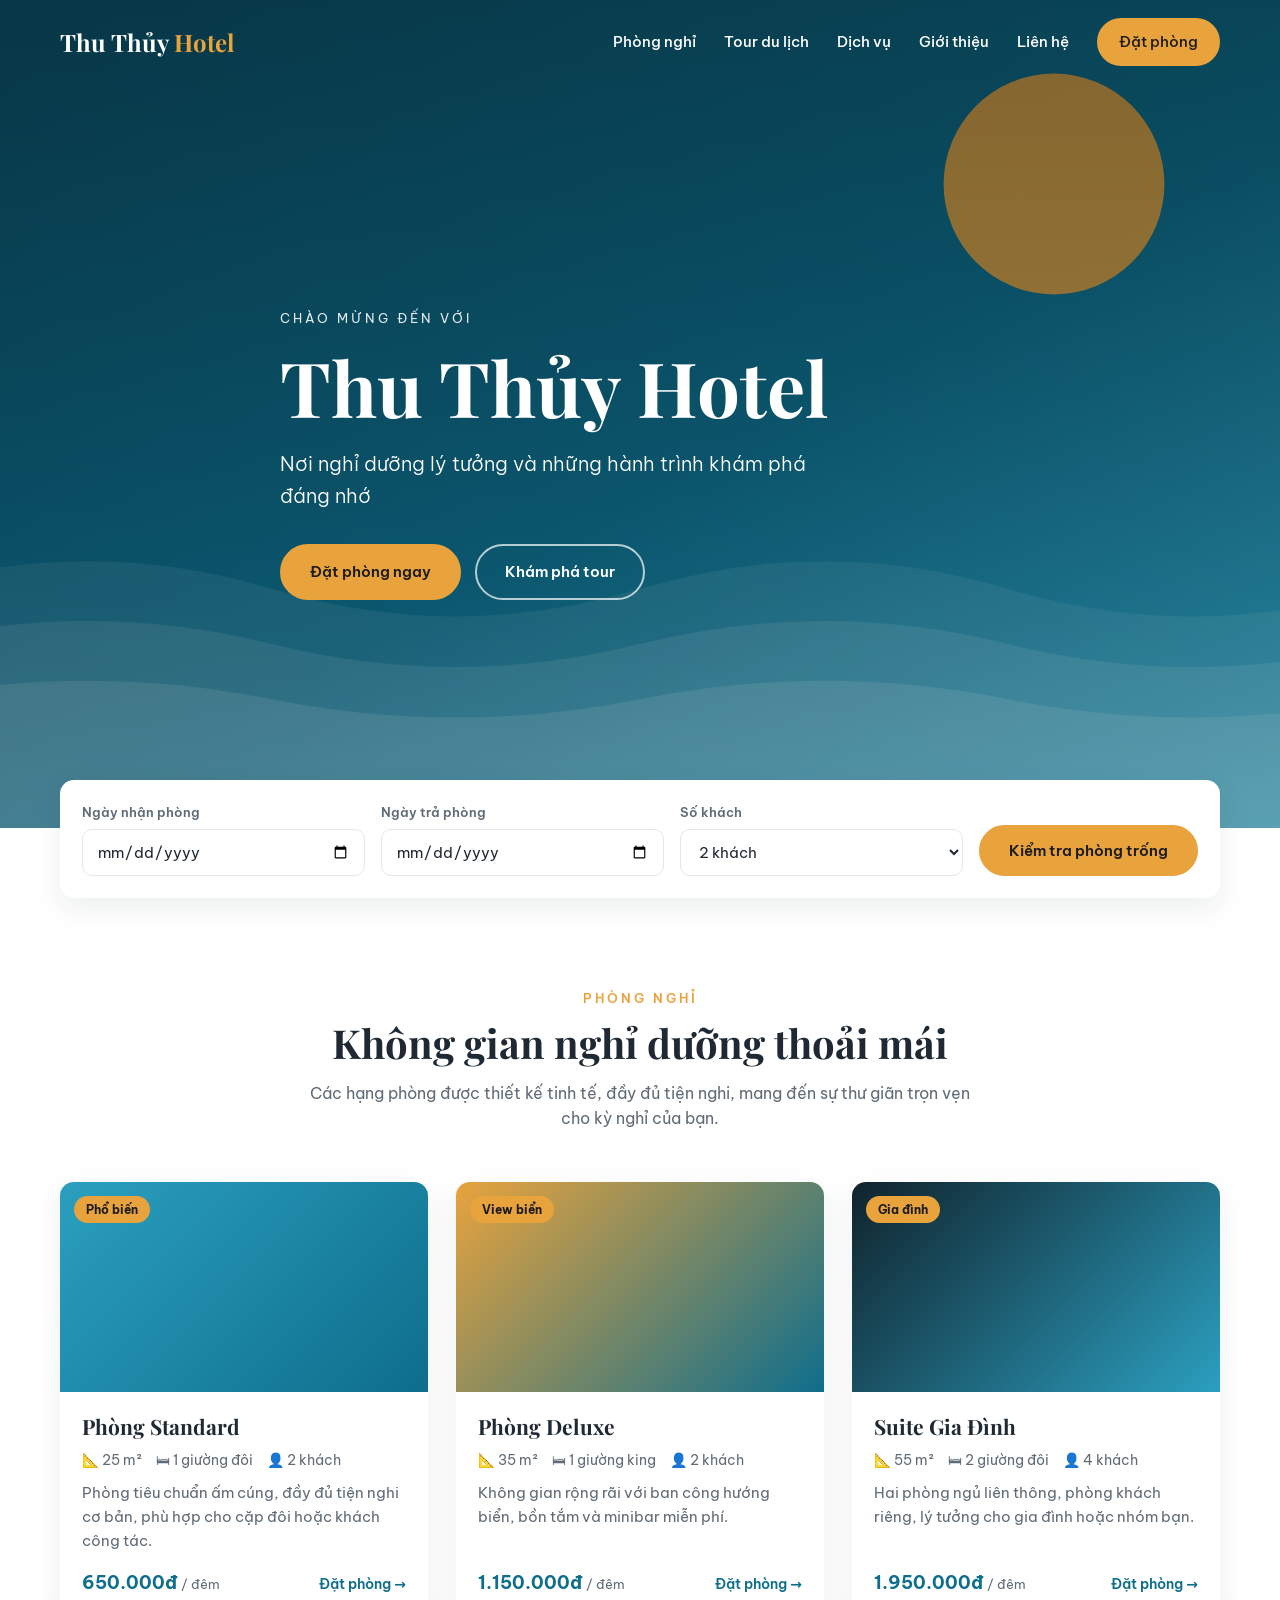
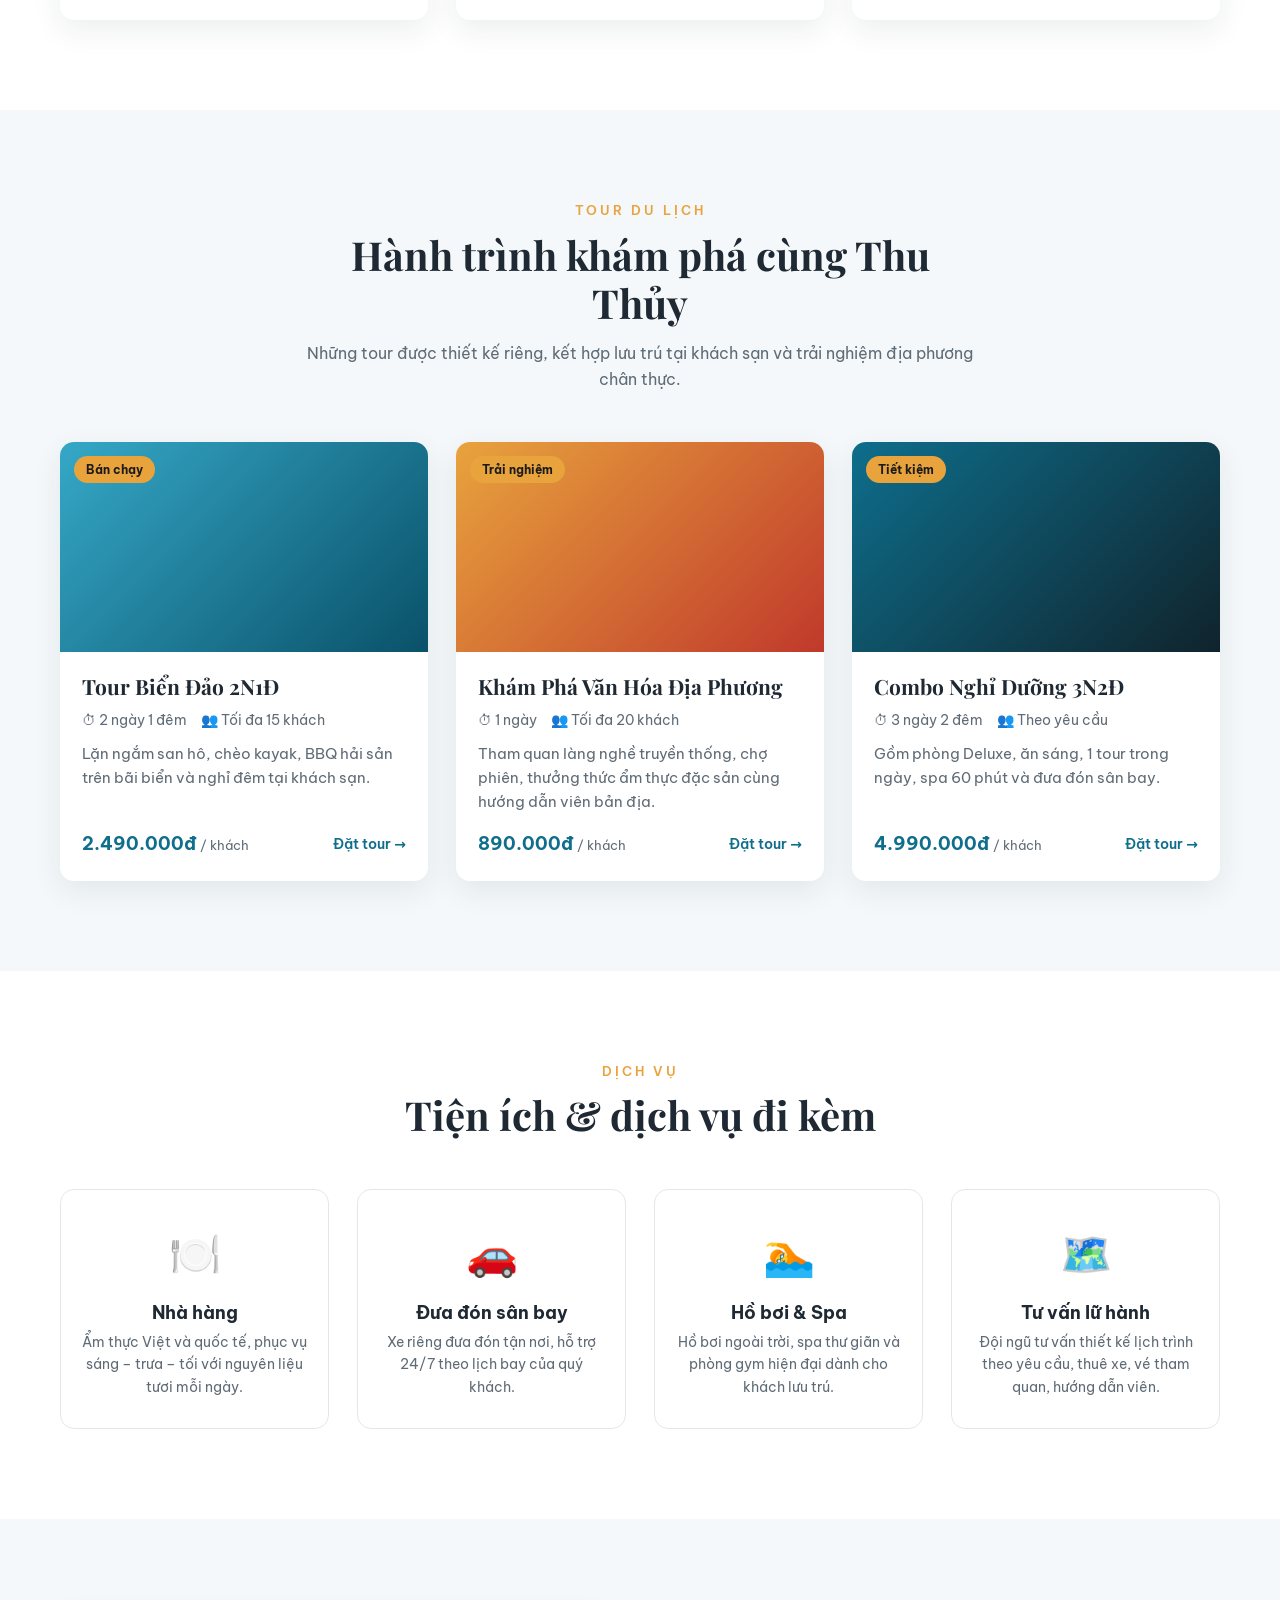
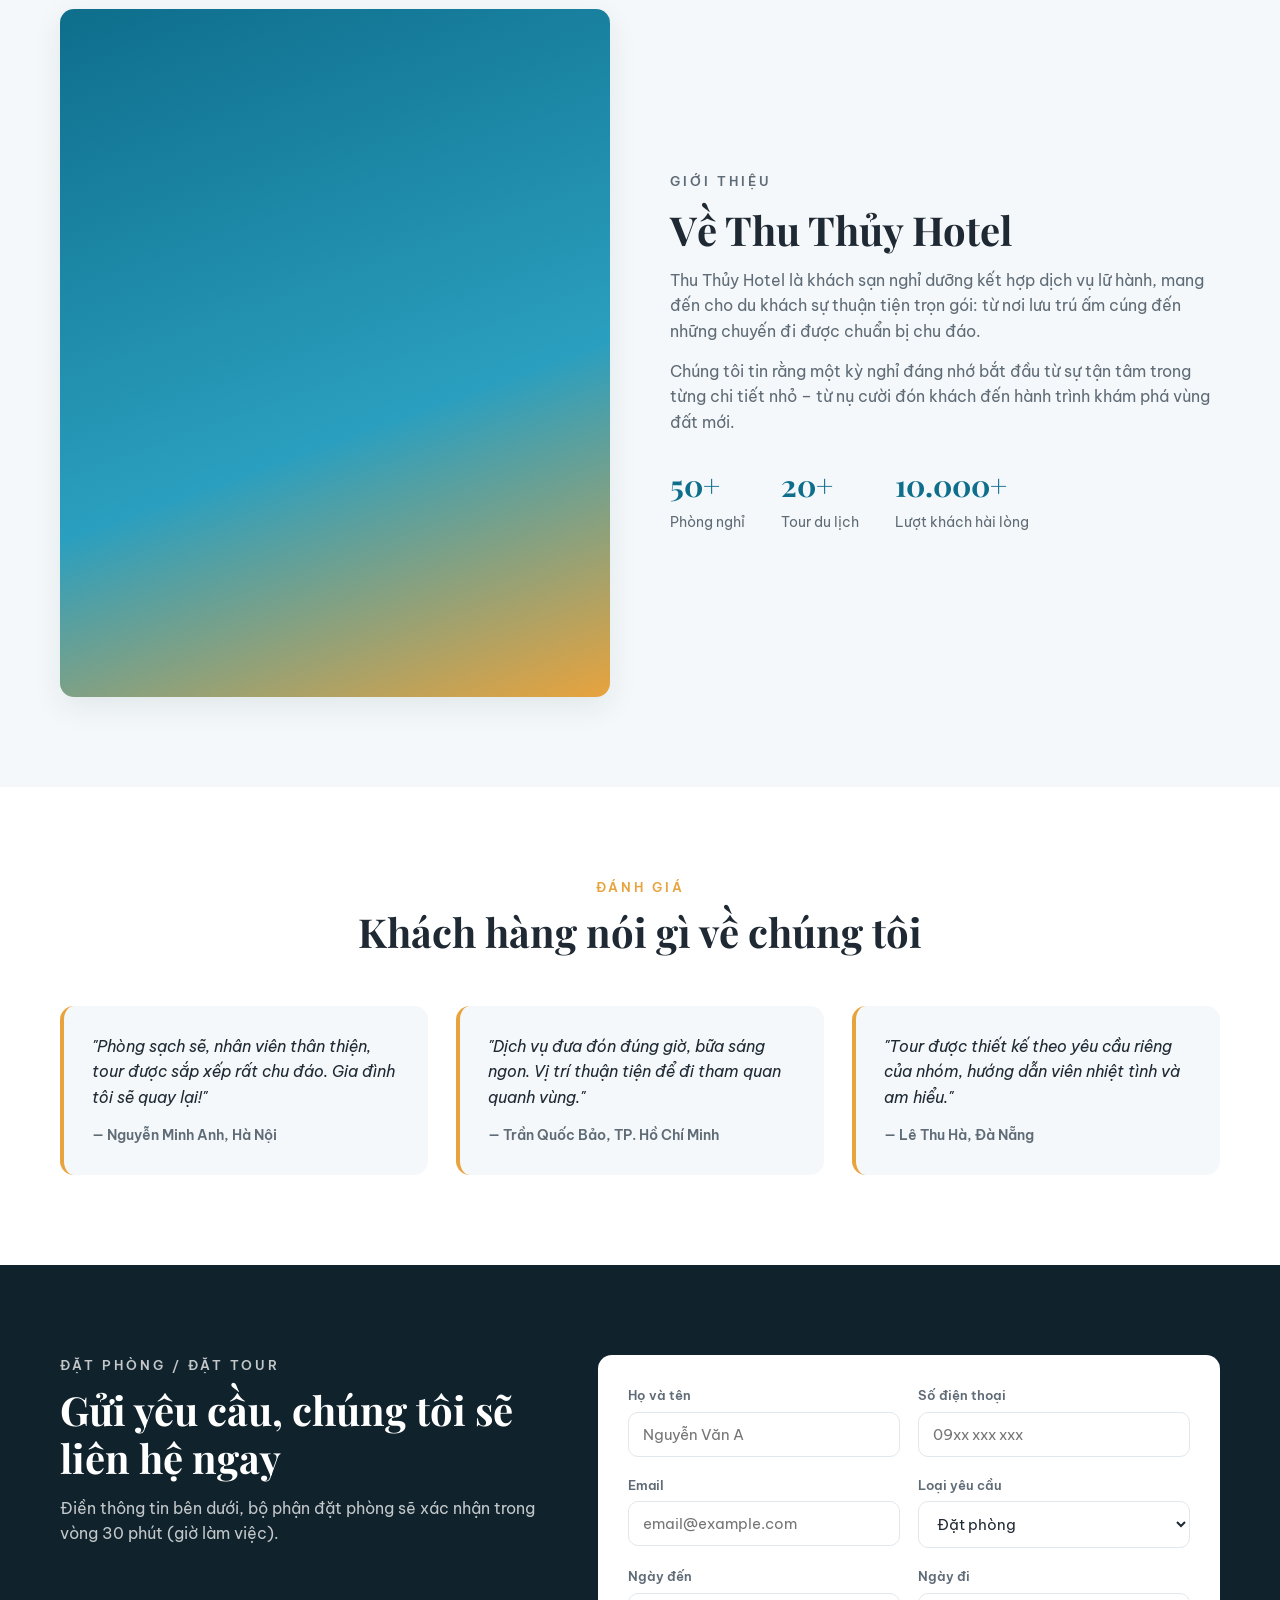
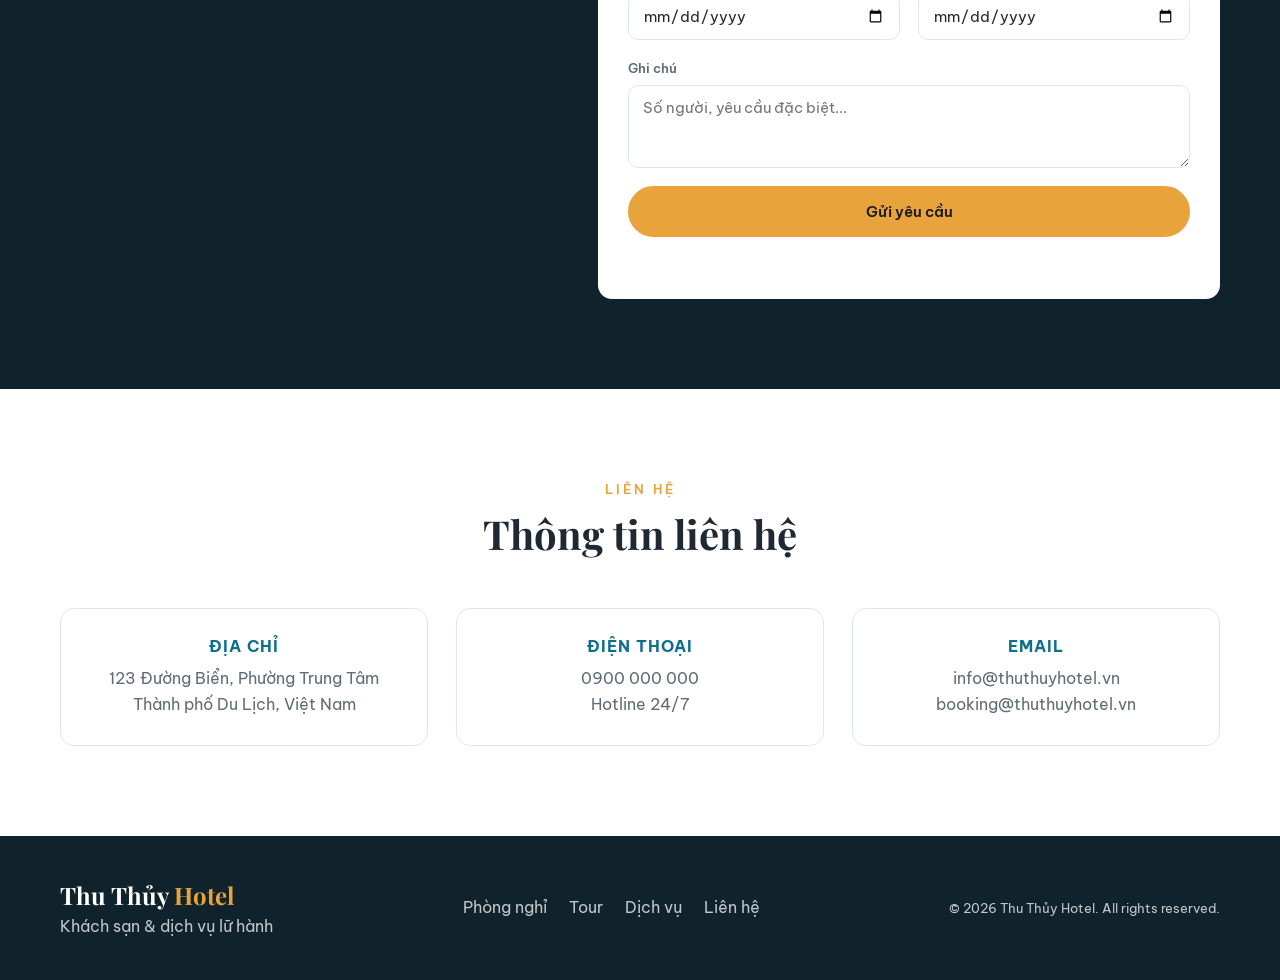
==== index.html @ 78b5d847 "Khởi tạo website Thu Thủy Hotel Landing page tĩnh (HTML/CSS/JS) gồm: hero, kiểm tra phòng trống, dan" ====
<!DOCTYPE html>
<html lang="vi">
<head>
  <meta charset="UTF-8">
  <meta name="viewport" content="width=device-width, initial-scale=1.0">
  <title>Thu Thủy Hotel - Khách sạn & Du lịch</title>
  <meta name="description" content="Thu Thủy Hotel - Khách sạn nghỉ dưỡng và dịch vụ lữ hành. Đặt phòng, đặt tour, trải nghiệm kỳ nghỉ trọn vẹn.">
  <link rel="preconnect" href="https://fonts.googleapis.com">
  <link href="https://fonts.googleapis.com/css2?family=Be+Vietnam+Pro:wght@300;400;500;600;700&family=Playfair+Display:wght@500;600;700&display=swap" rel="stylesheet">
  <link rel="stylesheet" href="css/style.css">
</head>
<body>

  <!-- Header -->
  <header class="header" id="header">
    <div class="container header__inner">
      <a href="#" class="logo">Thu Thủy <span>Hotel</span></a>
      <nav class="nav" id="nav">
        <a href="#rooms">Phòng nghỉ</a>
        <a href="#tours">Tour du lịch</a>
        <a href="#services">Dịch vụ</a>
        <a href="#about">Giới thiệu</a>
        <a href="#contact">Liên hệ</a>
        <a href="#booking" class="btn btn--primary btn--sm">Đặt phòng</a>
      </nav>
      <button class="nav-toggle" id="navToggle" aria-label="Mở menu">
        <span></span><span></span><span></span>
      </button>
    </div>
  </header>

  <!-- Hero -->
  <section class="hero">
    <div class="hero__overlay"></div>
    <div class="container hero__content">
      <p class="hero__eyebrow">Chào mừng đến với</p>
      <h1 class="hero__title">Thu Thủy Hotel</h1>
      <p class="hero__subtitle">Nơi nghỉ dưỡng lý tưởng và những hành trình khám phá đáng nhớ</p>
      <div class="hero__actions">
        <a href="#booking" class="btn btn--primary">Đặt phòng ngay</a>
        <a href="#tours" class="btn btn--outline">Khám phá tour</a>
      </div>
    </div>
  </section>

  <!-- Quick booking bar -->
  <section class="quick-book">
    <div class="container">
      <form class="quick-book__form" id="quickBookForm">
        <div class="field">
          <label for="qCheckin">Ngày nhận phòng</label>
          <input type="date" id="qCheckin" name="checkin" required>
        </div>
        <div class="field">
          <label for="qCheckout">Ngày trả phòng</label>
          <input type="date" id="qCheckout" name="checkout" required>
        </div>
        <div class="field">
          <label for="qGuests">Số khách</label>
          <select id="qGuests" name="guests">
            <option value="1">1 khách</option>
            <option value="2" selected>2 khách</option>
            <option value="3">3 khách</option>
            <option value="4">4 khách</option>
          </select>
        </div>
        <button type="submit" class="btn btn--primary">Kiểm tra phòng trống</button>
      </form>
    </div>
  </section>

  <!-- Rooms -->
  <section class="section" id="rooms">
    <div class="container">
      <div class="section__head">
        <p class="section__eyebrow">Phòng nghỉ</p>
        <h2 class="section__title">Không gian nghỉ dưỡng thoải mái</h2>
        <p class="section__desc">Các hạng phòng được thiết kế tinh tế, đầy đủ tiện nghi, mang đến sự thư giãn trọn vẹn cho kỳ nghỉ của bạn.</p>
      </div>
      <div class="grid grid--3" id="roomList">
        <!-- rendered by JS -->
      </div>
    </div>
  </section>

  <!-- Tours -->
  <section class="section section--alt" id="tours">
    <div class="container">
      <div class="section__head">
        <p class="section__eyebrow">Tour du lịch</p>
        <h2 class="section__title">Hành trình khám phá cùng Thu Thủy</h2>
        <p class="section__desc">Những tour được thiết kế riêng, kết hợp lưu trú tại khách sạn và trải nghiệm địa phương chân thực.</p>
      </div>
      <div class="grid grid--3" id="tourList">
        <!-- rendered by JS -->
      </div>
    </div>
  </section>

  <!-- Services -->
  <section class="section" id="services">
    <div class="container">
      <div class="section__head">
        <p class="section__eyebrow">Dịch vụ</p>
        <h2 class="section__title">Tiện ích & dịch vụ đi kèm</h2>
      </div>
      <div class="grid grid--4 services">
        <div class="service">
          <div class="service__icon">🍽️</div>
          <h3>Nhà hàng</h3>
          <p>Ẩm thực Việt và quốc tế, phục vụ sáng – trưa – tối với nguyên liệu tươi mỗi ngày.</p>
        </div>
        <div class="service">
          <div class="service__icon">🚗</div>
          <h3>Đưa đón sân bay</h3>
          <p>Xe riêng đưa đón tận nơi, hỗ trợ 24/7 theo lịch bay của quý khách.</p>
        </div>
        <div class="service">
          <div class="service__icon">🏊</div>
          <h3>Hồ bơi & Spa</h3>
          <p>Hồ bơi ngoài trời, spa thư giãn và phòng gym hiện đại dành cho khách lưu trú.</p>
        </div>
        <div class="service">
          <div class="service__icon">🗺️</div>
          <h3>Tư vấn lữ hành</h3>
          <p>Đội ngũ tư vấn thiết kế lịch trình theo yêu cầu, thuê xe, vé tham quan, hướng dẫn viên.</p>
        </div>
      </div>
    </div>
  </section>

  <!-- About -->
  <section class="section section--alt" id="about">
    <div class="container about">
      <div class="about__media">
        <div class="about__img"></div>
      </div>
      <div class="about__body">
        <p class="section__eyebrow">Giới thiệu</p>
        <h2 class="section__title">Về Thu Thủy Hotel</h2>
        <p>Thu Thủy Hotel là khách sạn nghỉ dưỡng kết hợp dịch vụ lữ hành, mang đến cho du khách sự thuận tiện trọn gói: từ nơi lưu trú ấm cúng đến những chuyến đi được chuẩn bị chu đáo.</p>
        <p>Chúng tôi tin rằng một kỳ nghỉ đáng nhớ bắt đầu từ sự tận tâm trong từng chi tiết nhỏ – từ nụ cười đón khách đến hành trình khám phá vùng đất mới.</p>
        <ul class="stats">
          <li><strong>50+</strong><span>Phòng nghỉ</span></li>
          <li><strong>20+</strong><span>Tour du lịch</span></li>
          <li><strong>10.000+</strong><span>Lượt khách hài lòng</span></li>
        </ul>
      </div>
    </div>
  </section>

  <!-- Testimonials -->
  <section class="section" id="reviews">
    <div class="container">
      <div class="section__head">
        <p class="section__eyebrow">Đánh giá</p>
        <h2 class="section__title">Khách hàng nói gì về chúng tôi</h2>
      </div>
      <div class="grid grid--3">
        <blockquote class="review">
          <p>"Phòng sạch sẽ, nhân viên thân thiện, tour được sắp xếp rất chu đáo. Gia đình tôi sẽ quay lại!"</p>
          <footer>— Nguyễn Minh Anh, Hà Nội</footer>
        </blockquote>
        <blockquote class="review">
          <p>"Dịch vụ đưa đón đúng giờ, bữa sáng ngon. Vị trí thuận tiện để đi tham quan quanh vùng."</p>
          <footer>— Trần Quốc Bảo, TP. Hồ Chí Minh</footer>
        </blockquote>
        <blockquote class="review">
          <p>"Tour được thiết kế theo yêu cầu riêng của nhóm, hướng dẫn viên nhiệt tình và am hiểu."</p>
          <footer>— Lê Thu Hà, Đà Nẵng</footer>
        </blockquote>
      </div>
    </div>
  </section>

  <!-- Booking -->
  <section class="section section--dark" id="booking">
    <div class="container booking">
      <div class="booking__intro">
        <p class="section__eyebrow">Đặt phòng / Đặt tour</p>
        <h2 class="section__title">Gửi yêu cầu, chúng tôi sẽ liên hệ ngay</h2>
        <p>Điền thông tin bên dưới, bộ phận đặt phòng sẽ xác nhận trong vòng 30 phút (giờ làm việc).</p>
      </div>
      <form class="booking__form" id="bookingForm" novalidate>
        <div class="field">
          <label for="bName">Họ và tên</label>
          <input type="text" id="bName" name="name" required placeholder="Nguyễn Văn A">
        </div>
        <div class="field">
          <label for="bPhone">Số điện thoại</label>
          <input type="tel" id="bPhone" name="phone" required placeholder="09xx xxx xxx">
        </div>
        <div class="field">
          <label for="bEmail">Email</label>
          <input type="email" id="bEmail" name="email" placeholder="email@example.com">
        </div>
        <div class="field">
          <label for="bType">Loại yêu cầu</label>
          <select id="bType" name="type">
            <option value="room">Đặt phòng</option>
            <option value="tour">Đặt tour</option>
            <option value="combo">Combo phòng + tour</option>
          </select>
        </div>
        <div class="field">
          <label for="bCheckin">Ngày đến</label>
          <input type="date" id="bCheckin" name="checkin" required>
        </div>
        <div class="field">
          <label for="bCheckout">Ngày đi</label>
          <input type="date" id="bCheckout" name="checkout" required>
        </div>
        <div class="field field--full">
          <label for="bNote">Ghi chú</label>
          <textarea id="bNote" name="note" rows="3" placeholder="Số người, yêu cầu đặc biệt..."></textarea>
        </div>
        <div class="field--full">
          <button type="submit" class="btn btn--primary btn--block">Gửi yêu cầu</button>
          <p class="form-msg" id="formMsg" role="status"></p>
        </div>
      </form>
    </div>
  </section>

  <!-- Contact -->
  <section class="section" id="contact">
    <div class="container">
      <div class="section__head">
        <p class="section__eyebrow">Liên hệ</p>
        <h2 class="section__title">Thông tin liên hệ</h2>
      </div>
      <div class="grid grid--3 contact">
        <div class="contact__item">
          <h3>Địa chỉ</h3>
          <p>123 Đường Biển, Phường Trung Tâm<br>Thành phố Du Lịch, Việt Nam</p>
        </div>
        <div class="contact__item">
          <h3>Điện thoại</h3>
          <p><a href="tel:+84900000000">0900 000 000</a><br>Hotline 24/7</p>
        </div>
        <div class="contact__item">
          <h3>Email</h3>
          <p><a href="mailto:info@thuthuyhotel.vn">info@thuthuyhotel.vn</a><br>booking@thuthuyhotel.vn</p>
        </div>
      </div>
    </div>
  </section>

  <!-- Footer -->
  <footer class="footer">
    <div class="container footer__inner">
      <div>
        <a href="#" class="logo logo--light">Thu Thủy <span>Hotel</span></a>
        <p>Khách sạn & dịch vụ lữ hành</p>
      </div>
      <nav class="footer__nav">
        <a href="#rooms">Phòng nghỉ</a>
        <a href="#tours">Tour</a>
        <a href="#services">Dịch vụ</a>
        <a href="#contact">Liên hệ</a>
      </nav>
      <p class="footer__copy">© <span id="year"></span> Thu Thủy Hotel. All rights reserved.</p>
    </div>
  </footer>

  <script src="js/data.js"></script>
  <script src="js/main.js"></script>
</body>
</html>
---- css/style.css ----
/* ========== Thu Thủy Hotel – Styles ========== */
:root {
  --primary: #0e6e8c;
  --primary-dark: #0a5169;
  --accent: #e8a33d;
  --text: #1f2933;
  --muted: #5f6b76;
  --bg: #ffffff;
  --bg-alt: #f4f8fa;
  --dark: #10232c;
  --border: #e1e8ed;
  --radius: 14px;
  --shadow: 0 10px 30px rgba(16, 35, 44, 0.08);
  --font-body: 'Be Vietnam Pro', system-ui, sans-serif;
  --font-head: 'Playfair Display', Georgia, serif;
}

* { box-sizing: border-box; margin: 0; padding: 0; }
html { scroll-behavior: smooth; }
body {
  font-family: var(--font-body);
  color: var(--text);
  background: var(--bg);
  line-height: 1.6;
}
img { max-width: 100%; display: block; }
a { color: inherit; text-decoration: none; }
h1, h2, h3 { font-family: var(--font-head); line-height: 1.2; }

.container { width: min(1160px, 92%); margin: 0 auto; }

/* Buttons */
.btn {
  display: inline-block;
  padding: 14px 28px;
  border-radius: 999px;
  font-weight: 600;
  font-size: 15px;
  border: 2px solid transparent;
  cursor: pointer;
  transition: all .25s ease;
  font-family: inherit;
}
.btn--primary { background: var(--accent); color: #1b1b1b; border-color: var(--accent); }
.btn--primary:hover { background: #d9922f; border-color: #d9922f; transform: translateY(-2px); }
.btn--outline { background: transparent; color: #fff; border-color: rgba(255,255,255,.7); }
.btn--outline:hover { background: rgba(255,255,255,.15); }
.btn--sm { padding: 10px 20px; font-size: 14px; }
.btn--block { width: 100%; }

/* Header */
.header {
  position: fixed; top: 0; left: 0; right: 0; z-index: 100;
  padding: 18px 0;
  transition: background .3s, padding .3s, box-shadow .3s;
}
.header--scrolled { background: #fff; padding: 10px 0; box-shadow: 0 2px 12px rgba(0,0,0,.08); }
.header__inner { display: flex; align-items: center; justify-content: space-between; }
.logo { font-family: var(--font-head); font-size: 24px; font-weight: 700; color: #fff; }
.logo span { color: var(--accent); }
.header--scrolled .logo { color: var(--primary-dark); }
.nav { display: flex; align-items: center; gap: 28px; }
.nav a { color: #fff; font-weight: 500; font-size: 15px; }
.header--scrolled .nav a { color: var(--text); }
.nav a.btn { color: #1b1b1b; }
.nav-toggle { display: none; background: none; border: 0; cursor: pointer; flex-direction: column; gap: 5px; }
.nav-toggle span { width: 26px; height: 2px; background: #fff; display: block; }
.header--scrolled .nav-toggle span { background: var(--text); }

/* Hero */
.hero {
  position: relative;
  min-height: 92vh;
  display: flex; align-items: center;
  background:
    linear-gradient(135deg, #0a5169 0%, #0e6e8c 50%, #2b9fbf 100%);
  background-image:
    url("data:image/svg+xml,%3Csvg xmlns='http://www.w3.org/2000/svg' width='1600' height='900' viewBox='0 0 1600 900'%3E%3Cdefs%3E%3ClinearGradient id='g' x1='0' y1='0' x2='1' y2='1'%3E%3Cstop offset='0' stop-color='%230a5169'/%3E%3Cstop offset='.55' stop-color='%230e6e8c'/%3E%3Cstop offset='1' stop-color='%2335a8c7'/%3E%3C/linearGradient%3E%3C/defs%3E%3Crect width='1600' height='900' fill='url(%23g)'/%3E%3Ccircle cx='1250' cy='200' r='120' fill='%23e8a33d' opacity='.85'/%3E%3Cpath d='M0 640 Q200 580 400 640 T800 640 T1200 640 T1600 640 V900 H0Z' fill='%23ffffff' opacity='.08'/%3E%3Cpath d='M0 700 Q200 650 400 700 T800 700 T1200 700 T1600 700 V900 H0Z' fill='%23ffffff' opacity='.1'/%3E%3Cpath d='M0 760 Q200 720 400 760 T800 760 T1200 760 T1600 760 V900 H0Z' fill='%23ffffff' opacity='.12'/%3E%3C/svg%3E");
  background-size: cover; background-position: center;
  color: #fff;
}
.hero__overlay { position: absolute; inset: 0; background: linear-gradient(to bottom, rgba(0,0,0,.35), rgba(0,0,0,.15)); }
.hero__content { position: relative; max-width: 720px; padding-top: 80px; }
.hero__eyebrow { text-transform: uppercase; letter-spacing: 3px; font-size: 13px; opacity: .9; margin-bottom: 12px; }
.hero__title { font-size: clamp(42px, 7vw, 76px); margin-bottom: 16px; }
.hero__subtitle { font-size: 20px; font-weight: 300; margin-bottom: 32px; max-width: 560px; }
.hero__actions { display: flex; gap: 14px; flex-wrap: wrap; }

/* Quick book */
.quick-book { margin-top: -48px; position: relative; z-index: 5; }
.quick-book__form {
  background: #fff; border-radius: var(--radius); box-shadow: var(--shadow);
  padding: 22px; display: grid; grid-template-columns: 1fr 1fr 1fr auto; gap: 16px; align-items: end;
}

/* Fields */
.field { display: flex; flex-direction: column; gap: 6px; }
.field label { font-size: 13px; font-weight: 600; color: var(--muted); }
.field input, .field select, .field textarea {
  padding: 12px 14px; border: 1px solid var(--border); border-radius: 10px;
  font-family: inherit; font-size: 15px; background: #fff; color: var(--text);
}
.field input:focus, .field select:focus, .field textarea:focus {
  outline: none; border-color: var(--primary); box-shadow: 0 0 0 3px rgba(14,110,140,.15);
}
.field--full { grid-column: 1 / -1; }

/* Sections */
.section { padding: 90px 0; }
.section--alt { background: var(--bg-alt); }
.section--dark { background: var(--dark); color: #fff; }
.section__head { text-align: center; max-width: 680px; margin: 0 auto 50px; }
.section__eyebrow { color: var(--accent); text-transform: uppercase; letter-spacing: 3px; font-size: 13px; font-weight: 600; margin-bottom: 10px; }
.section__title { font-size: clamp(28px, 4vw, 40px); margin-bottom: 14px; }
.section__desc { color: var(--muted); }
.section--dark .section__desc { color: rgba(255,255,255,.75); }

.grid { display: grid; gap: 28px; }
.grid--3 { grid-template-columns: repeat(3, 1fr); }
.grid--4 { grid-template-columns: repeat(4, 1fr); }

/* Cards (rooms & tours) */
.card {
  background: #fff; border-radius: var(--radius); overflow: hidden;
  box-shadow: var(--shadow); display: flex; flex-direction: column;
  transition: transform .25s;
}
.card:hover { transform: translateY(-6px); }
.card__img { height: 210px; background-size: cover; background-position: center; position: relative; }
.card__badge {
  position: absolute; top: 14px; left: 14px; background: var(--accent); color: #1b1b1b;
  padding: 4px 12px; border-radius: 999px; font-size: 12px; font-weight: 700;
}
.card__body { padding: 22px; display: flex; flex-direction: column; gap: 10px; flex: 1; }
.card__title { font-size: 21px; }
.card__meta { color: var(--muted); font-size: 14px; display: flex; gap: 14px; flex-wrap: wrap; }
.card__desc { color: var(--muted); font-size: 15px; flex: 1; }
.card__foot { display: flex; align-items: center; justify-content: space-between; margin-top: 6px; }
.card__price { font-weight: 700; color: var(--primary); font-size: 18px; }
.card__price small { font-weight: 400; color: var(--muted); font-size: 13px; }
.card__link { color: var(--primary); font-weight: 600; font-size: 14px; }

/* Services */
.service { text-align: center; padding: 30px 20px; border-radius: var(--radius); border: 1px solid var(--border); transition: box-shadow .25s; }
.service:hover { box-shadow: var(--shadow); }
.service__icon { font-size: 42px; margin-bottom: 14px; }
.service h3 { font-family: var(--font-body); font-size: 18px; margin-bottom: 8px; }
.service p { color: var(--muted); font-size: 14px; }

/* About */
.about { display: grid; grid-template-columns: 1fr 1fr; gap: 60px; align-items: center; }
.about__img {
  aspect-ratio: 4 / 5; border-radius: var(--radius);
  background: linear-gradient(160deg, #0e6e8c, #2b9fbf 60%, #e8a33d);
  box-shadow: var(--shadow);
}
.about__body p { color: var(--muted); margin-bottom: 14px; }
.stats { list-style: none; display: flex; gap: 36px; margin-top: 26px; }
.stats strong { display: block; font-size: 30px; color: var(--primary); font-family: var(--font-head); }
.stats span { color: var(--muted); font-size: 14px; }

/* Reviews */
.review { background: var(--bg-alt); border-radius: var(--radius); padding: 28px; border-left: 4px solid var(--accent); }
.review p { font-style: italic; margin-bottom: 14px; }
.review footer { font-size: 14px; color: var(--muted); font-weight: 600; }

/* Booking */
.booking { display: grid; grid-template-columns: 1fr 1.3fr; gap: 60px; align-items: start; }
.booking__intro p { color: rgba(255,255,255,.75); }
.booking__intro .section__title { color: #fff; }
.booking__form {
  background: #fff; color: var(--text); border-radius: var(--radius); padding: 30px;
  display: grid; grid-template-columns: 1fr 1fr; gap: 18px;
}
.form-msg { margin-top: 12px; font-size: 14px; color: var(--primary); font-weight: 600; min-height: 20px; }
.form-msg.error { color: #c0392b; }

/* Contact */
.contact__item { text-align: center; padding: 28px; border: 1px solid var(--border); border-radius: var(--radius); }
.contact__item h3 { font-family: var(--font-body); font-size: 16px; color: var(--primary); margin-bottom: 10px; text-transform: uppercase; letter-spacing: 1px; }
.contact__item p { color: var(--muted); }
.contact__item a:hover { color: var(--primary); }

/* Footer */
.footer { background: var(--dark); color: rgba(255,255,255,.75); padding: 40px 0; }
.footer__inner { display: flex; justify-content: space-between; align-items: center; gap: 24px; flex-wrap: wrap; }
.logo--light { color: #fff; }
.footer__nav { display: flex; gap: 22px; }
.footer__nav a:hover { color: var(--accent); }
.footer__copy { font-size: 13px; }

/* Responsive */
@media (max-width: 960px) {
  .grid--3, .grid--4 { grid-template-columns: repeat(2, 1fr); }
  .about, .booking { grid-template-columns: 1fr; gap: 36px; }
  .quick-book__form { grid-template-columns: 1fr 1fr; }
}
@media (max-width: 640px) {
  .grid--3, .grid--4, .quick-book__form, .booking__form { grid-template-columns: 1fr; }
  .nav {
    position: fixed; top: 0; right: 0; bottom: 0; width: 260px;
    background: #fff; flex-direction: column; align-items: flex-start;
    padding: 90px 28px; gap: 20px; transform: translateX(100%); transition: transform .3s;
    box-shadow: -10px 0 30px rgba(0,0,0,.15);
  }
  .nav.open { transform: translateX(0); }
  .nav a { color: var(--text) !important; font-size: 17px; }
  .nav-toggle { display: flex; position: relative; z-index: 110; }
  .section { padding: 60px 0; }
  .stats { gap: 20px; }
  .footer__inner { flex-direction: column; text-align: center; }
}
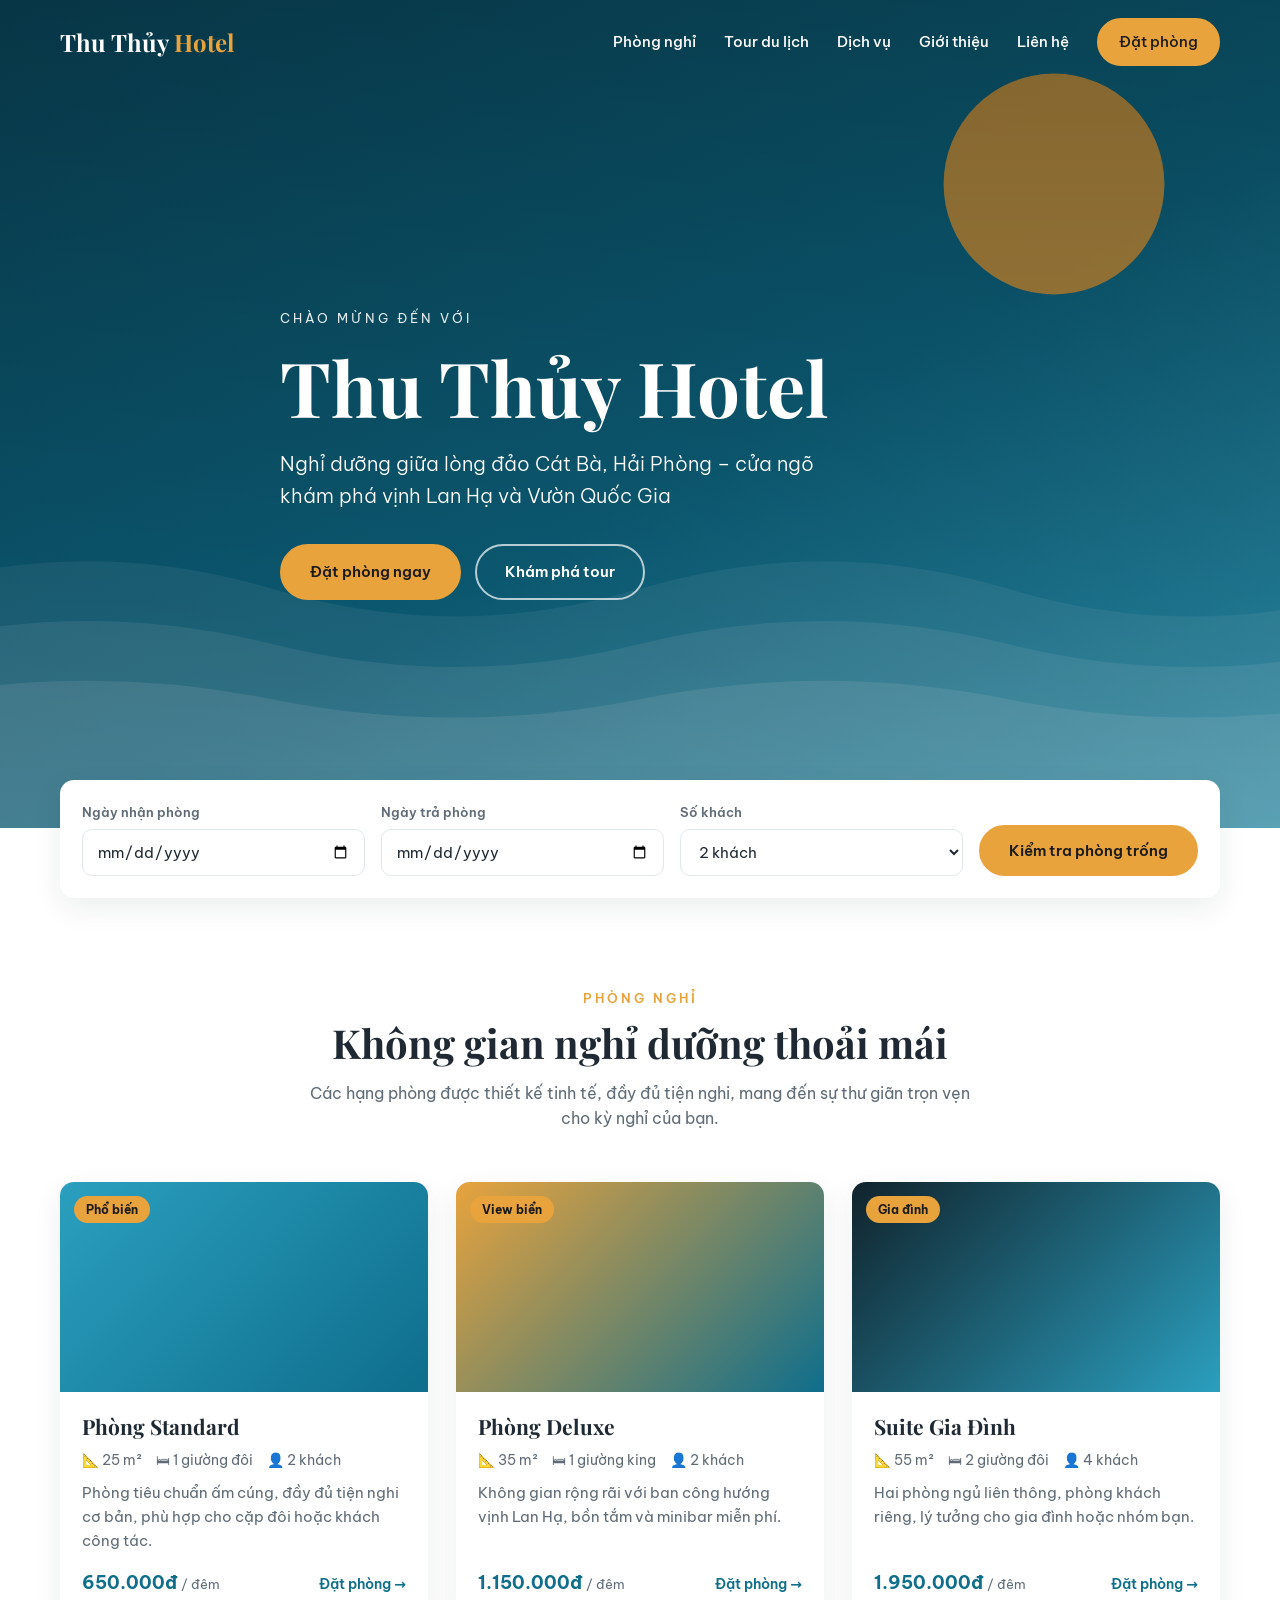
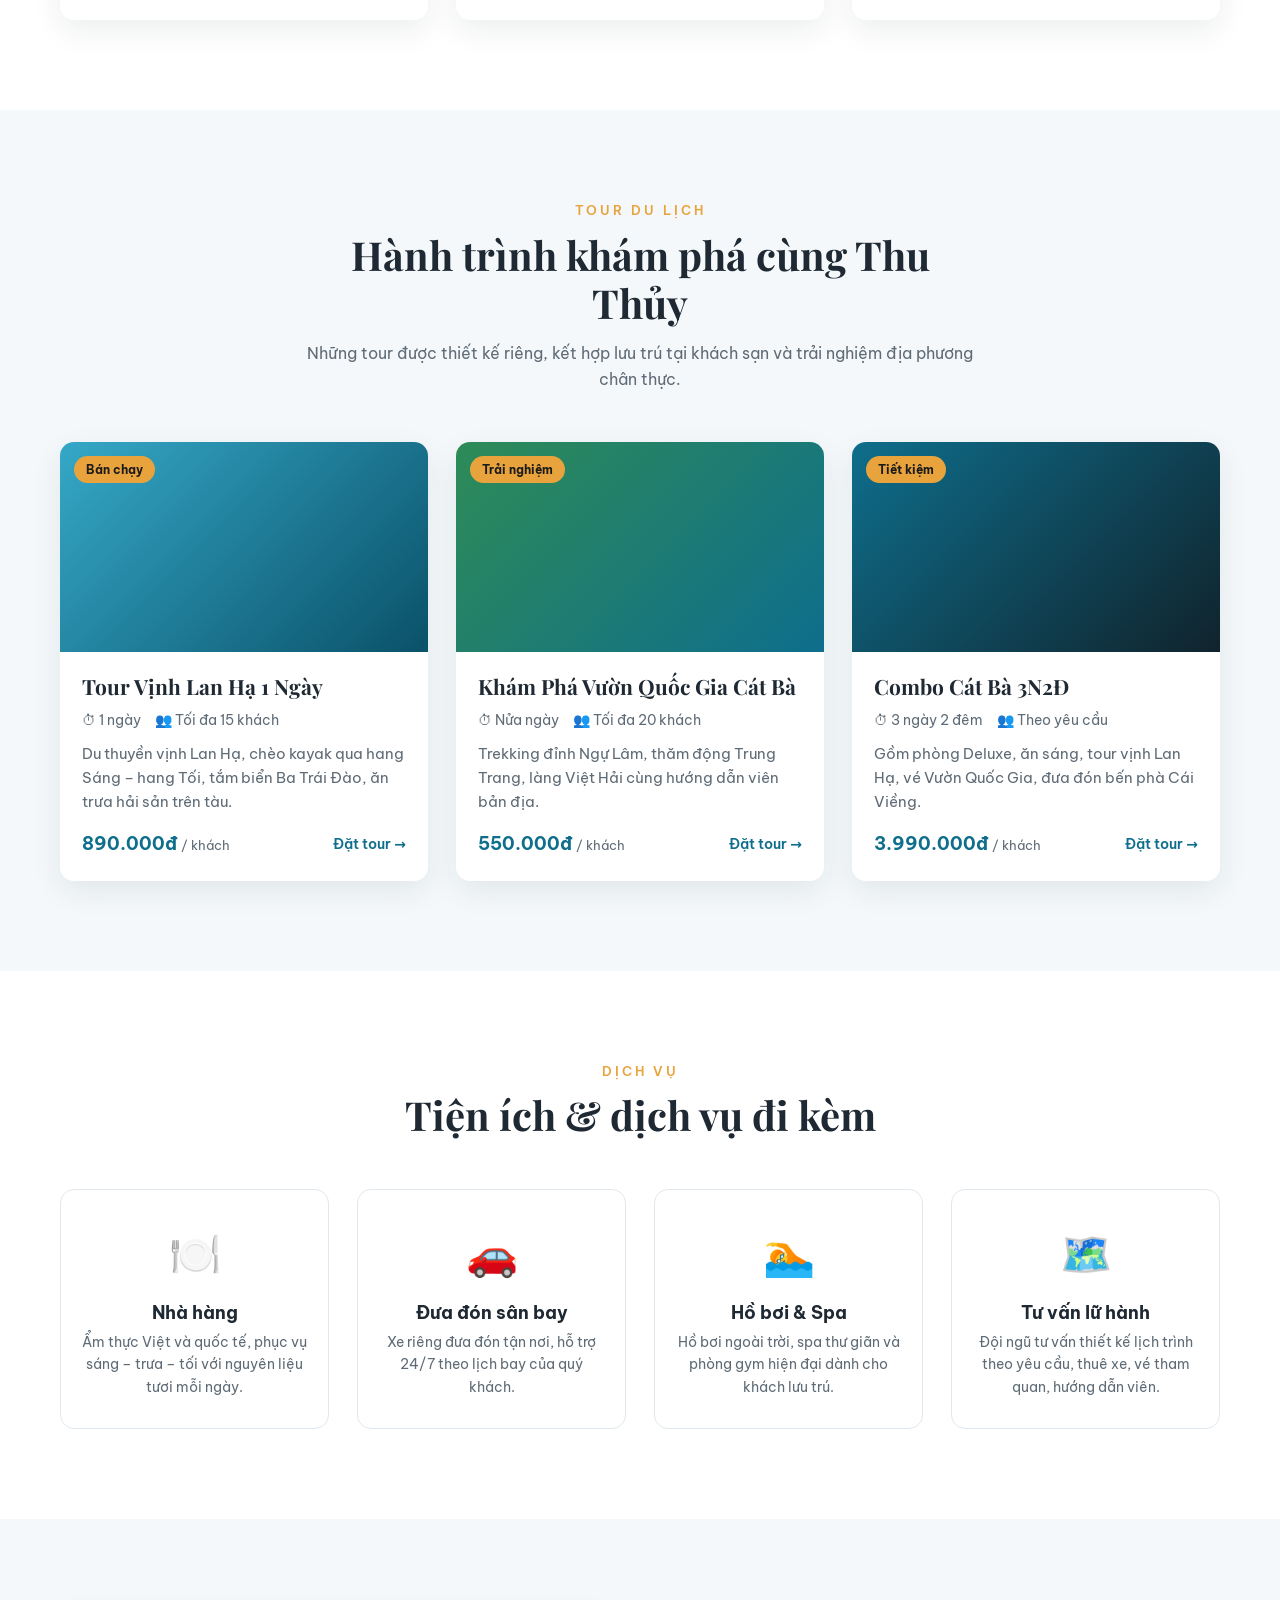
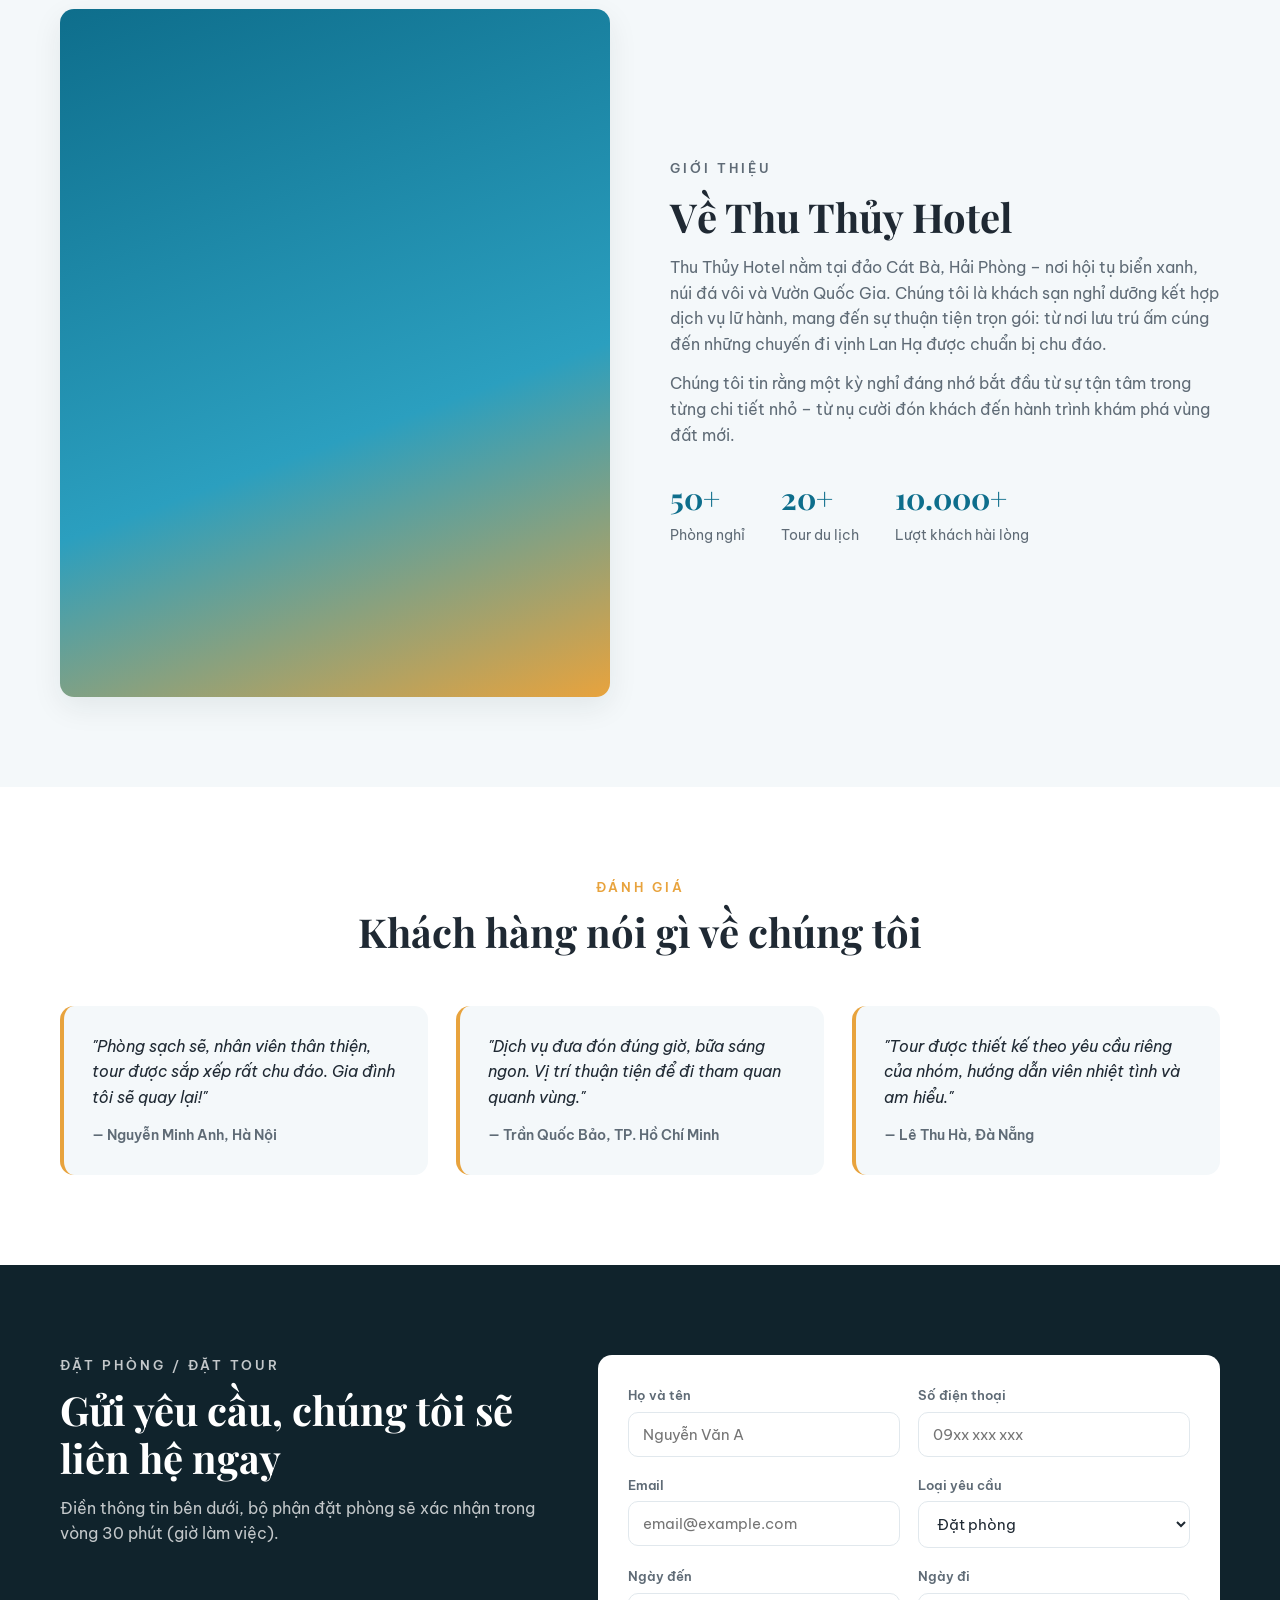
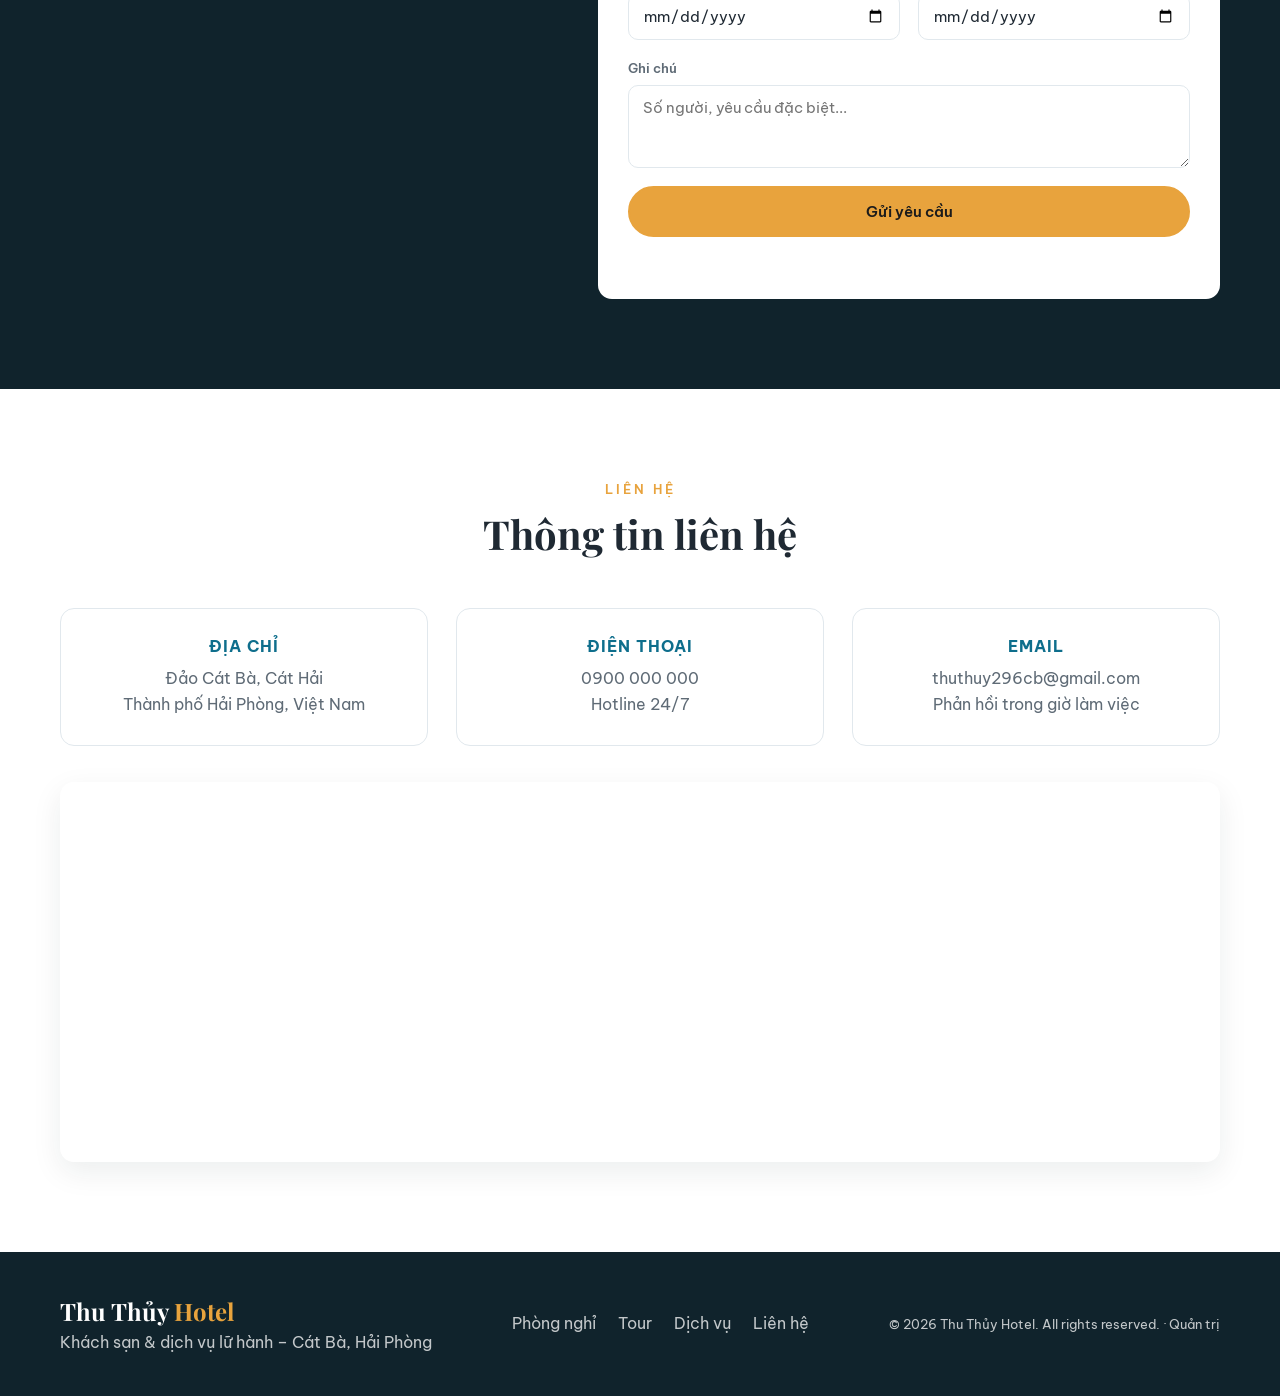
==== commit 839e14fd: "Cập nhật Cát Bà, nối form gửi email, thêm trang quản trị /admin - Email liên hệ thuthuy296cb@gmail.c" ====
--- a/index.html
+++ b/index.html
@@ -3,8 +3,8 @@
 <head>
   <meta charset="UTF-8">
   <meta name="viewport" content="width=device-width, initial-scale=1.0">
-  <title>Thu Thủy Hotel - Khách sạn & Du lịch</title>
-  <meta name="description" content="Thu Thủy Hotel - Khách sạn nghỉ dưỡng và dịch vụ lữ hành. Đặt phòng, đặt tour, trải nghiệm kỳ nghỉ trọn vẹn.">
+  <title>Thu Thủy Hotel - Khách sạn & Du lịch Cát Bà</title>
+  <meta name="description" content="Thu Thủy Hotel - Khách sạn và dịch vụ lữ hành tại đảo Cát Bà, Hải Phòng. Đặt phòng, đặt tour vịnh Lan Hạ, trải nghiệm kỳ nghỉ trọn vẹn.">
   <link rel="preconnect" href="https://fonts.googleapis.com">
   <link href="https://fonts.googleapis.com/css2?family=Be+Vietnam+Pro:wght@300;400;500;600;700&family=Playfair+Display:wght@500;600;700&display=swap" rel="stylesheet">
   <link rel="stylesheet" href="css/style.css">
@@ -35,7 +35,7 @@
     <div class="container hero__content">
       <p class="hero__eyebrow">Chào mừng đến với</p>
       <h1 class="hero__title">Thu Thủy Hotel</h1>
-      <p class="hero__subtitle">Nơi nghỉ dưỡng lý tưởng và những hành trình khám phá đáng nhớ</p>
+      <p class="hero__subtitle">Nghỉ dưỡng giữa lòng đảo Cát Bà, Hải Phòng – cửa ngõ khám phá vịnh Lan Hạ và Vườn Quốc Gia</p>
       <div class="hero__actions">
         <a href="#booking" class="btn btn--primary">Đặt phòng ngay</a>
         <a href="#tours" class="btn btn--outline">Khám phá tour</a>
@@ -138,7 +138,7 @@
       <div class="about__body">
         <p class="section__eyebrow">Giới thiệu</p>
         <h2 class="section__title">Về Thu Thủy Hotel</h2>
-        <p>Thu Thủy Hotel là khách sạn nghỉ dưỡng kết hợp dịch vụ lữ hành, mang đến cho du khách sự thuận tiện trọn gói: từ nơi lưu trú ấm cúng đến những chuyến đi được chuẩn bị chu đáo.</p>
+        <p>Thu Thủy Hotel nằm tại đảo Cát Bà, Hải Phòng – nơi hội tụ biển xanh, núi đá vôi và Vườn Quốc Gia. Chúng tôi là khách sạn nghỉ dưỡng kết hợp dịch vụ lữ hành, mang đến sự thuận tiện trọn gói: từ nơi lưu trú ấm cúng đến những chuyến đi vịnh Lan Hạ được chuẩn bị chu đáo.</p>
         <p>Chúng tôi tin rằng một kỳ nghỉ đáng nhớ bắt đầu từ sự tận tâm trong từng chi tiết nhỏ – từ nụ cười đón khách đến hành trình khám phá vùng đất mới.</p>
         <ul class="stats">
           <li><strong>50+</strong><span>Phòng nghỉ</span></li>
@@ -232,7 +232,7 @@
       <div class="grid grid--3 contact">
         <div class="contact__item">
           <h3>Địa chỉ</h3>
-          <p>123 Đường Biển, Phường Trung Tâm<br>Thành phố Du Lịch, Việt Nam</p>
+          <p>Đảo Cát Bà, Cát Hải<br>Thành phố Hải Phòng, Việt Nam</p>
         </div>
         <div class="contact__item">
           <h3>Điện thoại</h3>
@@ -240,8 +240,14 @@
         </div>
         <div class="contact__item">
           <h3>Email</h3>
-          <p><a href="mailto:info@thuthuyhotel.vn">info@thuthuyhotel.vn</a><br>booking@thuthuyhotel.vn</p>
-        </div>
+          <p><a href="mailto:thuthuy296cb@gmail.com">thuthuy296cb@gmail.com</a><br>Phản hồi trong giờ làm việc</p>
+        </div>
+      </div>
+      <div class="map">
+        <iframe
+          title="Bản đồ Thu Thủy Hotel - Cát Bà"
+          src="https://www.google.com/maps?q=C%C3%A1t+B%C3%A0,+H%E1%BA%A3i+Ph%C3%B2ng&z=13&output=embed"
+          loading="lazy" referrerpolicy="no-referrer-when-downgrade" allowfullscreen></iframe>
       </div>
     </div>
   </section>
@@ -251,7 +257,7 @@
     <div class="container footer__inner">
       <div>
         <a href="#" class="logo logo--light">Thu Thủy <span>Hotel</span></a>
-        <p>Khách sạn & dịch vụ lữ hành</p>
+        <p>Khách sạn & dịch vụ lữ hành – Cát Bà, Hải Phòng</p>
       </div>
       <nav class="footer__nav">
         <a href="#rooms">Phòng nghỉ</a>
@@ -259,11 +265,13 @@
         <a href="#services">Dịch vụ</a>
         <a href="#contact">Liên hệ</a>
       </nav>
-      <p class="footer__copy">© <span id="year"></span> Thu Thủy Hotel. All rights reserved.</p>
+      <p class="footer__copy">© <span id="year"></span> Thu Thủy Hotel. All rights reserved. · <a href="admin/">Quản trị</a></p>
     </div>
   </footer>
 
+  <script src="js/config.js"></script>
   <script src="js/data.js"></script>
+  <script src="js/store.js"></script>
   <script src="js/main.js"></script>
 </body>
 </html>
--- a/css/style.css
+++ b/css/style.css
@@ -210,3 +210,8 @@
   .stats { gap: 20px; }
   .footer__inner { flex-direction: column; text-align: center; }
 }
+
+/* Map */
+.map { margin-top: 36px; border-radius: var(--radius); overflow: hidden; box-shadow: var(--shadow); }
+.map iframe { width: 100%; height: 380px; border: 0; display: block; }
+.footer__copy a:hover { color: var(--accent); }
